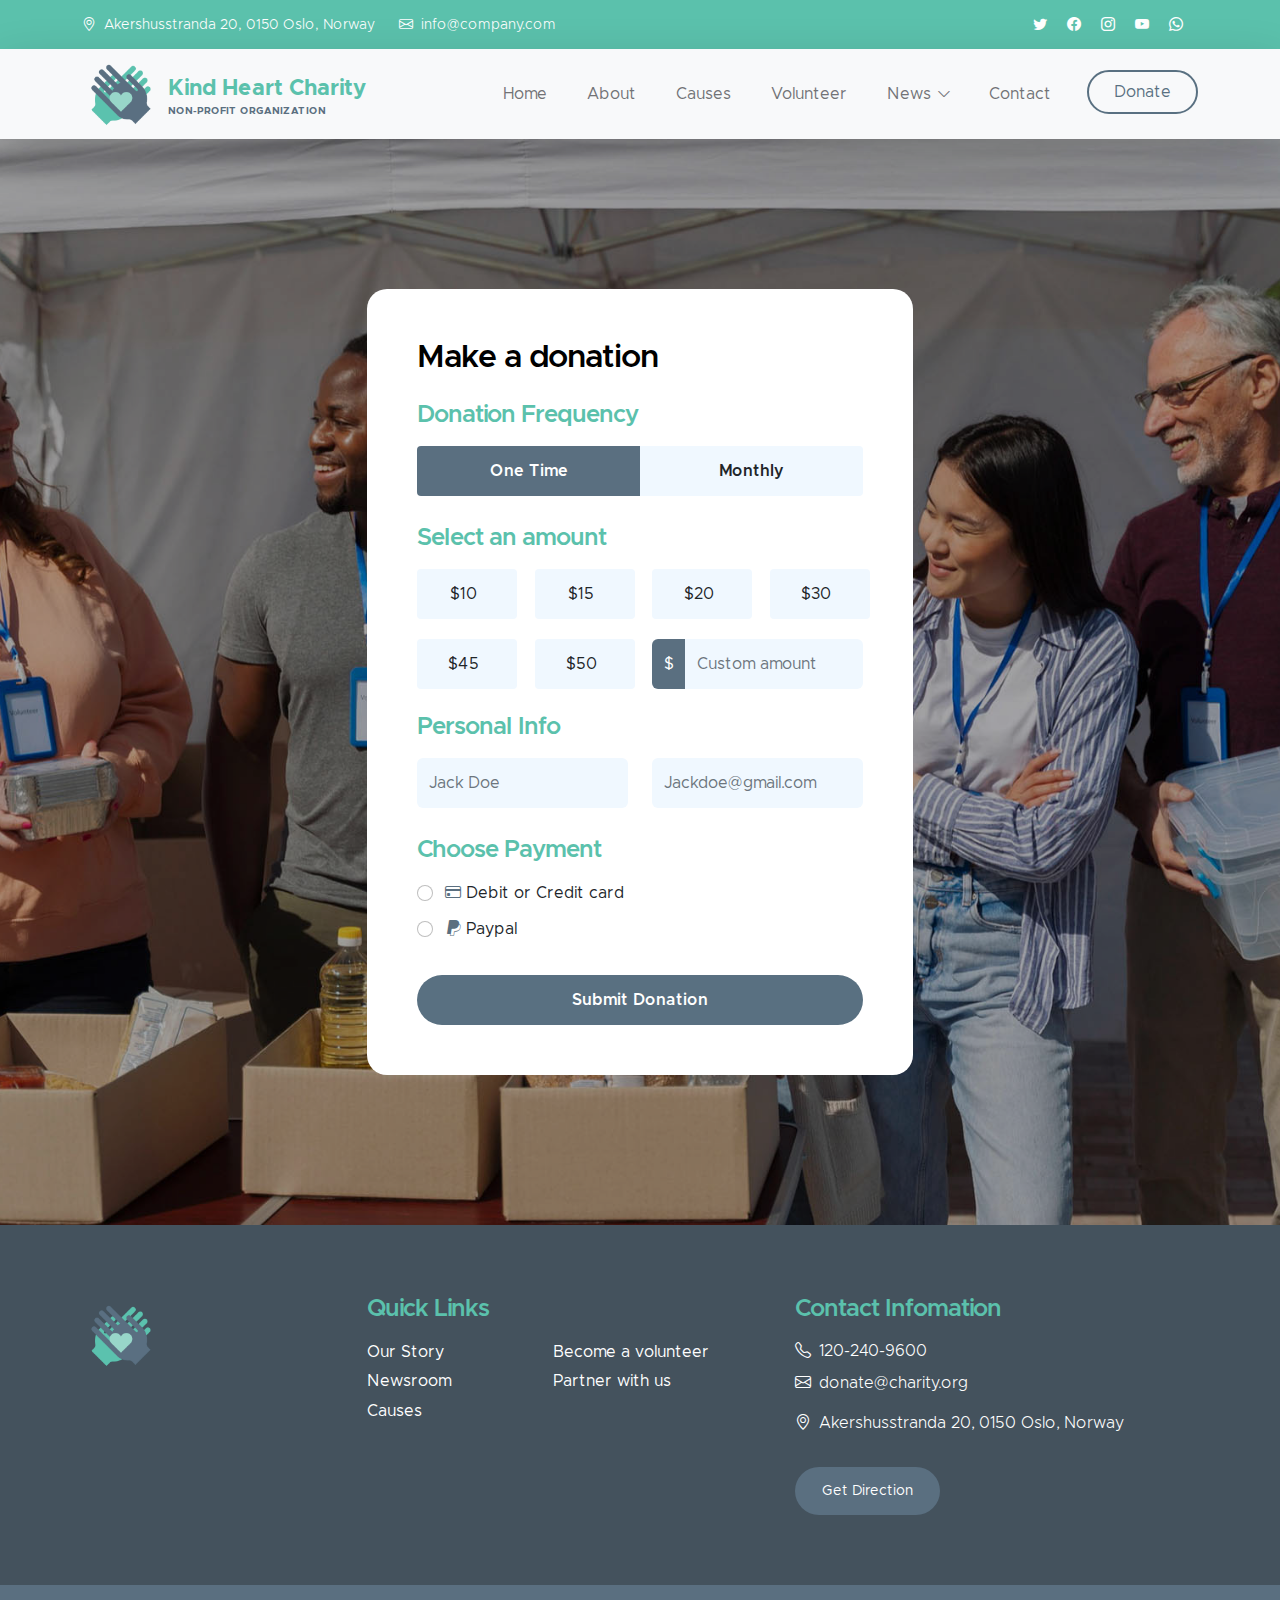
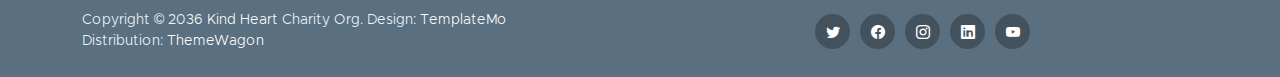
==== donate.html @ 828c5bb2 "first commit" ====
<!doctype html>
<html lang="en">

<head>
    <meta charset="utf-8">
    <meta name="viewport" content="width=device-width, initial-scale=1">

    <meta name="description" content="">
    <meta name="author" content="">

    <title>Kind Heart Charity - Donation</title>

    <!-- CSS FILES -->
    <link href="css/bootstrap.min.css" rel="stylesheet">

    <link href="css/bootstrap-icons.css" rel="stylesheet">

    <link href="css/templatemo-kind-heart-charity.css" rel="stylesheet">
    <!--

TemplateMo 581 Kind Heart Charity

https://templatemo.com/tm-581-kind-heart-charity

-->
</head>

<body>

    <header class="site-header">
        <div class="container">
            <div class="row">

                <div class="col-lg-8 col-12 d-flex flex-wrap">
                    <p class="d-flex me-4 mb-0">
                        <i class="bi-geo-alt me-2"></i>
                        Akershusstranda 20, 0150 Oslo, Norway
                    </p>

                    <p class="d-flex mb-0">
                        <i class="bi-envelope me-2"></i>

                        <a href="mailto:info@company.com">
                            info@company.com
                        </a>
                    </p>
                </div>

                <div class="col-lg-3 col-12 ms-auto d-lg-block d-none">
                    <ul class="social-icon">
                        <li class="social-icon-item">
                            <a href="#" class="social-icon-link bi-twitter"></a>
                        </li>

                        <li class="social-icon-item">
                            <a href="#" class="social-icon-link bi-facebook"></a>
                        </li>

                        <li class="social-icon-item">
                            <a href="#" class="social-icon-link bi-instagram"></a>
                        </li>

                        <li class="social-icon-item">
                            <a href="#" class="social-icon-link bi-youtube"></a>
                        </li>

                        <li class="social-icon-item">
                            <a href="#" class="social-icon-link bi-whatsapp"></a>
                        </li>
                    </ul>
                </div>

            </div>
        </div>
    </header>

    <nav class="navbar navbar-expand-lg bg-light shadow-lg">
        <div class="container">
            <a class="navbar-brand" href="index.html">
                <img src="images/logo.png" class="logo img-fluid" alt="">
                <span>
                    Kind Heart Charity
                    <small>Non-profit Organization</small>
                </span>
            </a>

            <button class="navbar-toggler" type="button" data-bs-toggle="collapse" data-bs-target="#navbarNav"
                aria-controls="navbarNav" aria-expanded="false" aria-label="Toggle navigation">
                <span class="navbar-toggler-icon"></span>
            </button>

            <div class="collapse navbar-collapse" id="navbarNav">
                <ul class="navbar-nav ms-auto">
                    <li class="nav-item">
                        <a class="nav-link click-scroll" href="index.html#section_1">Home</a>
                    </li>

                    <li class="nav-item">
                        <a class="nav-link click-scroll" href="index.html#section_2">About</a>
                    </li>

                    <li class="nav-item">
                        <a class="nav-link click-scroll" href="index.html#section_3">Causes</a>
                    </li>

                    <li class="nav-item">
                        <a class="nav-link click-scroll" href="index.html#section_4">Volunteer</a>
                    </li>

                    <li class="nav-item dropdown">
                        <a class="nav-link click-scroll dropdown-toggle" href="index.html#section_5"
                            id="navbarLightDropdownMenuLink" role="button" data-bs-toggle="dropdown"
                            aria-expanded="false">News</a>

                        <ul class="dropdown-menu dropdown-menu-light" aria-labelledby="navbarLightDropdownMenuLink">
                            <li><a class="dropdown-item" href="news.html">News Listing</a></li>

                            <li><a class="dropdown-item" href="news-detail.html">News Detail</a></li>
                        </ul>
                    </li>

                    <li class="nav-item">
                        <a class="nav-link click-scroll" href="index.html#section_6">Contact</a>
                    </li>

                    <li class="nav-item ms-3">
                        <a class="nav-link custom-btn custom-border-btn btn" href="donate.html">Donate</a>
                    </li>
                </ul>
            </div>
        </div>
    </nav>

    <main>

        <section class="donate-section">
            <div class="section-overlay"></div>
            <div class="container">
                <div class="row">

                    <div class="col-lg-6 col-12 mx-auto">
                        <form class="custom-form donate-form" action="#" method="get" role="form">
                            <h3 class="mb-4">Make a donation</h3>

                            <div class="row">
                                <div class="col-lg-12 col-12">
                                    <h5 class="mb-3">Donation Frequency</h5>
                                </div>

                                <div class="col-lg-6 col-6 form-check-group form-check-group-donation-frequency">
                                    <div class="form-check form-check-radio">
                                        <input class="form-check-input" type="radio" name="DonationFrequency"
                                            id="DonationFrequencyOne" checked>

                                        <label class="form-check-label" for="DonationFrequencyOne">
                                            One Time
                                        </label>
                                    </div>
                                </div>

                                <div class="col-lg-6 col-6 form-check-group form-check-group-donation-frequency">
                                    <div class="form-check form-check-radio">
                                        <input class="form-check-input" type="radio" name="DonationFrequency"
                                            id="DonationFrequencyMonthly">

                                        <label class="form-check-label" for="DonationFrequencyMonthly">
                                            Monthly
                                        </label>
                                    </div>
                                </div>

                                <div class="col-lg-12 col-12">
                                    <h5 class="mt-2 mb-3">Select an amount</h5>
                                </div>

                                <div class="col-lg-3 col-md-6 col-6 form-check-group">
                                    <div class="form-check form-check-radio">
                                        <input class="form-check-input" type="radio" name="flexRadioDefault"
                                            id="flexRadioDefault1">
                                        <label class="form-check-label" for="flexRadioDefault1">
                                            $10
                                        </label>
                                    </div>
                                </div>

                                <div class="col-lg-3 col-md-6 col-6 form-check-group">
                                    <div class="form-check form-check-radio">
                                        <input class="form-check-input" type="radio" name="flexRadioDefault"
                                            id="flexRadioDefault2">
                                        <label class="form-check-label" for="flexRadioDefault2">
                                            $15
                                        </label>
                                    </div>
                                </div>

                                <div class="col-lg-3 col-md-6 col-6 form-check-group">
                                    <div class="form-check form-check-radio">
                                        <input class="form-check-input" type="radio" name="flexRadioDefault"
                                            id="flexRadioDefault3">
                                        <label class="form-check-label" for="flexRadioDefault3">
                                            $20
                                        </label>
                                    </div>
                                </div>

                                <div class="col-lg-3 col-md-6 col-6 form-check-group">
                                    <div class="form-check form-check-radio">
                                        <input class="form-check-input" type="radio" name="flexRadioDefault"
                                            id="flexRadioDefault4">
                                        <label class="form-check-label" for="flexRadioDefault4">
                                            $30
                                        </label>
                                    </div>
                                </div>

                                <div class="col-lg-3 col-md-6 col-6 form-check-group">
                                    <div class="form-check form-check-radio">
                                        <input class="form-check-input" type="radio" name="flexRadioDefault"
                                            id="flexRadioDefault5">
                                        <label class="form-check-label" for="flexRadioDefault5">
                                            $45
                                        </label>
                                    </div>
                                </div>

                                <div class="col-lg-3 col-md-6 col-6 form-check-group">
                                    <div class="form-check form-check-radio">
                                        <input class="form-check-input" type="radio" name="flexRadioDefault"
                                            id="flexRadioDefault6">
                                        <label class="form-check-label" for="flexRadioDefault6">
                                            $50
                                        </label>
                                    </div>
                                </div>

                                <div class="col-lg-6 col-12 form-check-group">
                                    <div class="input-group">
                                        <span class="input-group-text" id="basic-addon1">$</span>

                                        <input type="text" class="form-control" placeholder="Custom amount"
                                            aria-label="Username" aria-describedby="basic-addon1">
                                    </div>
                                </div>

                                <div class="col-lg-12 col-12">
                                    <h5 class="mt-1">Personal Info</h5>
                                </div>

                                <div class="col-lg-6 col-12 mt-2">
                                    <input type="text" name="donation-name" id="donation-name" class="form-control"
                                        placeholder="Jack Doe" required>
                                </div>

                                <div class="col-lg-6 col-12 mt-2">
                                    <input type="email" name="donation-email" id="donation-email"
                                        pattern="[^ @]*@[^ @]*" class="form-control" placeholder="Jackdoe@gmail.com"
                                        required>
                                </div>

                                <div class="col-lg-12 col-12">
                                    <h5 class="mt-4 pt-1">Choose Payment</h5>
                                </div>

                                <div class="col-lg-12 col-12 mt-2">
                                    <div class="form-check">
                                        <input class="form-check-input" type="radio" name="DonationPayment"
                                            id="flexRadioDefault9">
                                        <label class="form-check-label" for="flexRadioDefault9">
                                            <i class="bi-credit-card custom-icon ms-1"></i>
                                            Debit or Credit card
                                        </label>
                                    </div>

                                    <div class="form-check">
                                        <input class="form-check-input" type="radio" name="DonationPayment"
                                            id="flexRadioDefault10">
                                        <label class="form-check-label" for="flexRadioDefault10">
                                            <i class="bi-paypal custom-icon ms-1"></i>
                                            Paypal
                                        </label>
                                    </div>

                                    <button type="submit" class="form-control mt-4">Submit Donation</button>
                                </div>
                            </div>
                        </form>
                    </div>

                </div>
            </div>
        </section>
    </main>

    <footer class="site-footer">
        <div class="container">
            <div class="row">
                <div class="col-lg-3 col-12 mb-4">
                    <img src="images/logo.png" class="logo img-fluid" alt="">
                </div>

                <div class="col-lg-4 col-md-6 col-12 mb-4">
                    <h5 class="site-footer-title mb-3">Quick Links</h5>

                    <ul class="footer-menu">
                        <li class="footer-menu-item"><a href="#" class="footer-menu-link">Our Story</a></li>

                        <li class="footer-menu-item"><a href="#" class="footer-menu-link">Newsroom</a></li>

                        <li class="footer-menu-item"><a href="#" class="footer-menu-link">Causes</a></li>

                        <li class="footer-menu-item"><a href="#" class="footer-menu-link">Become a volunteer</a></li>

                        <li class="footer-menu-item"><a href="#" class="footer-menu-link">Partner with us</a></li>
                    </ul>
                </div>

                <div class="col-lg-4 col-md-6 col-12 mx-auto">
                    <h5 class="site-footer-title mb-3">Contact Infomation</h5>

                    <p class="text-white d-flex mb-2">
                        <i class="bi-telephone me-2"></i>

                        <a href="tel: 305-240-9671" class="site-footer-link">
                            120-240-9600
                        </a>
                    </p>

                    <p class="text-white d-flex">
                        <i class="bi-envelope me-2"></i>

                        <a href="mailto:donate@charity.org" class="site-footer-link">
                            donate@charity.org
                        </a>
                    </p>

                    <p class="text-white d-flex mt-3">
                        <i class="bi-geo-alt me-2"></i>
                        Akershusstranda 20, 0150 Oslo, Norway
                    </p>

                    <a href="#" class="custom-btn btn mt-3">Get Direction</a>
                </div>
            </div>
        </div>

        <div class="site-footer-bottom">
            <div class="container">
                <div class="row">

                    <div class="col-lg-6 col-md-7 col-12">
                        <p class="copyright-text mb-0">Copyright © 2036 <a href="#">Kind Heart</a> Charity Org.
                            Design: <a href="https://templatemo.com" target="_blank">TemplateMo</a><br>Distribution:
                            <a href="https://themewagon.com">ThemeWagon</a>
                        </p>
                    </div>

                    <div class="col-lg-6 col-md-5 col-12 d-flex justify-content-center align-items-center mx-auto">
                        <ul class="social-icon">
                            <li class="social-icon-item">
                                <a href="#" class="social-icon-link bi-twitter"></a>
                            </li>

                            <li class="social-icon-item">
                                <a href="#" class="social-icon-link bi-facebook"></a>
                            </li>

                            <li class="social-icon-item">
                                <a href="#" class="social-icon-link bi-instagram"></a>
                            </li>

                            <li class="social-icon-item">
                                <a href="#" class="social-icon-link bi-linkedin"></a>
                            </li>

                            <li class="social-icon-item">
                                <a href="https://youtube.com/templatemo" class="social-icon-link bi-youtube"></a>
                            </li>
                        </ul>
                    </div>

                </div>
            </div>
        </div>
    </footer>

    <!-- JAVASCRIPT FILES -->
    <script src="js/jquery.min.js"></script>
    <script src="js/bootstrap.min.js"></script>
    <script src="js/jquery.sticky.js"></script>
    <script src="js/counter.js"></script>
    <script src="js/custom.js"></script>

</body>

</html>
---- css/templatemo-kind-heart-charity.css ----
/*

TemplateMo 581 Kind Heart Charity

https://templatemo.com/tm-581-kind-heart-charity

*/



@font-face {
    font-family: 'Metropolis';
    src: url('../fonts/Metropolis/Metropolis-Regular.woff2') format('woff2'),
        url('../fonts/Metropolis/Metropolis-Regular.woff') format('woff');
    font-weight: normal;
    font-style: normal;
    font-display: swap;
}

@font-face {
    font-family: 'Metropolis';
    src: url('../fonts/Metropolis/Metropolis-Light.woff2') format('woff2'),
        url('../fonts/Metropolis/Metropolis-Light.woff') format('woff');
    font-weight: 300;
    font-style: normal;
    font-display: swap;
}

@font-face {
    font-family: 'Metropolis';
    src: url('../fonts/Metropolis/Metropolis-SemiBold.woff2') format('woff2'),
        url('../fonts/Metropolis/Metropolis-SemiBold.woff') format('woff');
    font-weight: 600;
    font-style: normal;
    font-display: swap;
}

@font-face {
    font-family: 'Metropolis';
    src: url('../fonts/Metropolis/Metropolis-Bold.woff2') format('woff2'),
        url('../fonts/Metropolis/Metropolis-Bold.woff') format('woff');
    font-weight: bold;
    font-style: normal;
    font-display: swap;
}

/*---------------------------------------
  CUSTOM PROPERTIES ( VARIABLES )             
-----------------------------------------*/
:root {
  --white-color:                  #ffffff;
  --primary-color:                #5bc1ac;
  --secondary-color:              #5a6f80;
  --section-bg-color:             #f0f8ff;
  --site-footer-bg-color:         #44525d;
  --custom-btn-bg-color:          #597081;
  --custom-btn-bg-hover-color:    #5bc1ac;
  --dark-color:                   #000000;
  --p-color:                      #717275;
  --border-color:                 #e9eaeb;

  --body-font-family:             'Metropolis', sans-serif;

  --h1-font-size:                 52px;
  --h2-font-size:                 46px;
  --h3-font-size:                 32px;
  --h4-font-size:                 28px;
  --h5-font-size:                 24px;
  --h6-font-size:                 22px;
  --p-font-size:                  16px;
  --btn-font-size:                18px;
  --copyright-font-size:          14px;

  --border-radius-large:          100px;
  --border-radius-medium:         20px;
  --border-radius-small:          10px;

  --font-weight-light:            300;
  --font-weight-normal:           400;
  --font-weight-semibold:         600;
  --font-weight-bold:             700;
}

body {
  background-color: var(--white-color);
  font-family: var(--body-font-family); 
}


/*---------------------------------------
  TYPOGRAPHY               
-----------------------------------------*/

h2,
h3,
h4,
h5,
h6 {
  color: var(--dark-color);
}

h1,
h2,
h3,
h4,
h5,
h6 {
  font-weight: var(--font-weight-semibold);
  letter-spacing: -1px;
}

h1 {
  font-size: var(--h1-font-size);
  font-weight: var(--font-weight-bold);
  letter-spacing: -2px;
}

h2 {
  color: var(--secondary-color);
  font-size: var(--h2-font-size);
  letter-spacing: -2px;
}

h3 {
  font-size: var(--h3-font-size);
}

h4 {
  font-size: var(--h4-font-size);
}

h5 {
  color: var(--primary-color);
  font-size: var(--h5-font-size);
}

h6 {
  font-size: var(--h6-font-size);
}

p {
  color: var(--p-color);
  font-size: var(--p-font-size);
  font-weight: var(--font-weight-light);
}

ul li {
  color: var(--p-color);
  font-size: var(--p-font-size);
  font-weight: var(--font-weight-normal);
}

a, 
button {
  touch-action: manipulation;
  transition: all 0.3s;
}

a {
  color: var(--p-color);
  text-decoration: none;
}

a:hover {
  color: var(--primary-color);
}

b,
strong {
  font-weight: var(--font-weight-bold);
}


/*---------------------------------------
  SECTION               
-----------------------------------------*/
.section-padding {
  padding-top: 100px;
  padding-bottom: 100px;
}

.section-bg {
  background-color: var(--section-bg-color);
}

.section-overlay {
  background: rgba(0, 0, 0, 0.35);
  position: absolute;
  top: 0;
  left: 0;
  pointer-events: none;
  width: 100%;
  height: 100%;
}

.section-overlay + .container {
  position: relative;
}


/*---------------------------------------
  CUSTOM BLOCK               
-----------------------------------------*/
.custom-block-wrap {
  background: var(--white-color);
  border-radius: var(--border-radius-medium);
  position: relative;
  overflow: hidden;
  transition: all 0.5s;
}

.custom-block-wrap:hover {
  box-shadow: 0 1rem 3rem rgba(0,0,0,.175);
}

.custom-block-body {
  padding: 30px;
}

.custom-block-image {
  display: block;
  width: 100%;
  height: 100%;
  object-fit: cover;
}

.custom-block .custom-btn {
  border-radius: 0;
  display: block;
}


/*---------------------------------------
  PROGRESS BAR               
-----------------------------------------*/
.progress {
  background: var(--border-color);
  height: 5px;
}

.progress-bar {
  background: var(--secondary-color);
}


/*---------------------------------------
  CUSTOM ICON COLOR               
-----------------------------------------*/
.custom-icon {
  color: var(--secondary-color);
}


/*---------------------------------------
  CUSTOM LIST               
-----------------------------------------*/
.custom-list {
  margin-bottom: 0;
  padding-left: 0;
}

.custom-list-item {
  list-style: none;
  margin-top: 10px;
  margin-bottom: 10px;
}


/*---------------------------------------
  CUSTOM TEXT BOX               
-----------------------------------------*/
.custom-text-box {
  background: var(--white-color);
  border-radius: var(--border-radius-medium);
  margin-bottom: 24px;
  padding: 40px;
}

.custom-text-box-image {
  border-radius: var(--border-radius-medium);
  width: 100%;
  height: 100%;
  object-fit: cover;
}

.custom-text-box-icon {
  background: var(--section-bg-color);
  border-radius: var(--border-radius-large);
  color: var(--secondary-color);
  font-size: var(--h6-font-size);
  text-align: center;
  display: inline-block;
  vertical-align: middle;
  width: 25px;
  height: 25px;
  line-height: 30px;
}


/*---------------------------------------
  AVATAR IMAGE - TESTIMONIAL, AUTHOR               
-----------------------------------------*/
.avatar-image {
  border-radius: var(--border-radius-large);
  width: 65px;
  height: 65px;
  object-fit: cover;
}


/*---------------------------------------
  CUSTOM BUTTON               
-----------------------------------------*/
.custom-btn {
  background: var(--secondary-color);
  border: 2px solid transparent;
  border-radius: var(--border-radius-large);
  color: var(--white-color);
  font-size: var(--btn-font-size);
  font-weight: var(--font-weight-normal);
  line-height: normal;
  padding: 15px 25px;
}

.navbar-expand-lg .navbar-nav .nav-link.custom-btn {
  color: var(--custom-btn-bg-color);
  margin-top: 8px;
  padding: 12px 25px;
}

.custom-btn:hover {
  background: var(--primary-color);
  color: var(--white-color);
}

.custom-border-btn {
  background: transparent;
  border: 2px solid var(--custom-btn-bg-color);
  color: var(--primary-color);
}

.navbar-expand-lg .navbar-nav .nav-link.custom-btn:hover,
.custom-border-btn:hover {
  background: var(--custom-btn-bg-hover-color);
  border-color: transparent;
  color: var(--white-color);
}


/*---------------------------------------
  NAVIGATION              
-----------------------------------------*/
.navbar {
  background: var(--white-color);
  z-index: 9;
  padding-top: 0;
  padding-bottom: 0;
}

.navbar-brand {
  color: var(--primary-color);
  font-size: var(--h6-font-size);
  font-weight: var(--font-weight-bold);
}

.navbar-brand span {
  display: inline-block;
  vertical-align: middle;
}

.navbar-brand small {
  color: var(--secondary-color);
  display: block;
  font-size: 10px;
  line-height: normal;
  text-transform: uppercase;
}

.logo {
  width: 80px;
  height: auto;
}

.navbar-expand-lg .navbar-nav .nav-link {
  margin-right: 0;
  margin-left: 0;
  padding: 20px;
}

.navbar-nav .nav-link {
  display: inline-block;
  color: var(--p-color);
  font-size: var(--p-font-size);
  font-weight: var(--font-weight-medium);
  position: relative;
  padding-top: 15px;
  padding-bottom: 15px;
}

.navbar-nav .nav-link.active, 
.navbar-nav .nav-link:hover {
  background: transparent;
  color: var(--primary-color);
}

.dropdown-menu {
  background: var(--white-color);
  box-shadow: 0 1rem 3rem rgba(0,0,0,.175);
  border: 0;
  max-width: 50px;
  padding: 0;
  margin-top: 20px;
}

.dropdown-item {
  display: inline-block;
  color: var(--p-bg-color);
  font-size: var(--menu-font-size);
  font-weight: var(--font-weight-medium);
  position: relative;
  padding-top: 10px;
  padding-bottom: 10px;
}

.dropdown-menu li:last-child .dropdown-item {
  padding-top: 0;
}

.dropdown-item.active, 
.dropdown-item:active,
.dropdown-item:focus, 
.dropdown-item:hover {
  background: transparent;
  color: var(--primary-color);
}

.dropdown-toggle::after {
  content: "\f282";
  display: inline-block;
  font-family: bootstrap-icons !important;
  font-size: var(--copyright-font-size);
  font-style: normal;
  font-weight: normal !important;
  font-variant: normal;
  text-transform: none;
  line-height: 1;
  vertical-align: -.125em;
  -webkit-font-smoothing: antialiased;
  -moz-osx-font-smoothing: grayscale;
  position: relative;
  left: 2px;
  border: 0;
}

@media screen and (min-width: 992px) {
  .dropdown:hover .dropdown-menu {
    display: block;
    margin-top: 0;
  }
}

.navbar-toggler {
  border: 0;
  padding: 0;
  cursor: pointer;
  margin: 0;
  width: 30px;
  height: 35px;
  outline: none;
}

.navbar-toggler:focus {
  outline: none;
  box-shadow: none;
}

.navbar-toggler[aria-expanded="true"] .navbar-toggler-icon {
  background: transparent;
}

.navbar-toggler[aria-expanded="true"] .navbar-toggler-icon:before,
.navbar-toggler[aria-expanded="true"] .navbar-toggler-icon:after {
  transition: top 300ms 50ms ease, -webkit-transform 300ms 350ms ease;
  transition: top 300ms 50ms ease, transform 300ms 350ms ease;
  transition: top 300ms 50ms ease, transform 300ms 350ms ease, -webkit-transform 300ms 350ms ease;
  top: 0;
}

.navbar-toggler[aria-expanded="true"] .navbar-toggler-icon:before {
  transform: rotate(45deg);
}

.navbar-toggler[aria-expanded="true"] .navbar-toggler-icon:after {
  transform: rotate(-45deg);
}

.navbar-toggler .navbar-toggler-icon {
  background: var(--dark-color);
  transition: background 10ms 300ms ease;
  display: block;
  width: 30px;
  height: 2px;
  position: relative;
}

.navbar-toggler .navbar-toggler-icon:before,
.navbar-toggler .navbar-toggler-icon:after {
  transition: top 300ms 350ms ease, -webkit-transform 300ms 50ms ease;
  transition: top 300ms 350ms ease, transform 300ms 50ms ease;
  transition: top 300ms 350ms ease, transform 300ms 50ms ease, -webkit-transform 300ms 50ms ease;
  position: absolute;
  right: 0;
  left: 0;
  background: var(--dark-color);
  width: 30px;
  height: 2px;
  content: '';
}

.navbar-toggler .navbar-toggler-icon::before {
  top: -8px;
}

.navbar-toggler .navbar-toggler-icon::after {
  top: 8px;
}


/*---------------------------------------
  SITE HEADER              
-----------------------------------------*/
.site-header {
  background: var(--primary-color);
  padding-top: 15px;
  padding-bottom: 10px;
}

.site-header p,
.site-header p a,
.site-header .social-icon-link {
  color: var(--white-color);
  font-size: var(--copyright-font-size);
}

.site-header .social-icon {
  text-align: right;
}

.site-header .social-icon-link {
  background: transparent;
  width: inherit;
  height: inherit;
  line-height: inherit;
  margin-right: 15px;
}


/*---------------------------------------
  HERO & HERO SLIDE         
-----------------------------------------*/
.hero-section-full-height {
  height: 680px;
  min-height: 680px;
  position: relative;
}

.carousel:hover .carousel-control-next-icon, 
.carousel:hover .carousel-control-prev-icon {
  opacity: 1;
}

#hero-slide .carousel-item {
  height: 680px;
  min-height: 680px;
}

#hero-slide .carousel-caption {
  background: var(--white-color);
  clip-path: polygon(100% 100%, 100% 150px, 0 100%);
  color: var(--secondary-color);
  top: 1px;
  bottom: -1px;
  right: 0;
  left: auto;
  text-align: right;
  min-width: 680px;
  min-height: 680px;
  padding: 100px 100px 50px 100px;
}

.carousel-image {
  display: block;
  width: 100%;
  min-height: 1000px;
}

#hero-slide .carousel-indicators-wrap {
  position: absolute;
  bottom: 0;
  right: 0;
  left: 0;
}

#hero-slide .carousel-indicators {
  margin-right: 0;
  margin-left: 22px;
  justify-content: inherit;
}

.carousel-control-next, 
.carousel-control-prev {
  opacity: 1;
}

.carousel-control-next-icon, 
.carousel-control-prev-icon {
  background-color: var(--secondary-color);
  border-radius: var(--border-radius-large);
  background-size: 60% 60%;
  width: 80px;
  height: 80px;
  opacity: 0;
  transition: all 0.5s;
}

.carousel-control-next-icon:hover, 
.carousel-control-prev-icon:hover {
  background-color: var(--primary-color);
}


/*---------------------------------------
  FEATURE BLOCK              
-----------------------------------------*/
.featured-block {
  text-align: center;
  transition: all 0.5s ease;
  min-height: 256px;
  padding: 15px;
}

.featured-block:hover {
  background: var(--white-color);
  border-radius: var(--border-radius-medium);
  box-shadow: 0 1rem 3rem rgba(0,0,0,.175);
}

.featured-block:hover .featured-block-image {
  transform: scale(0.75);
}

.featured-block-image {
  display: block;
  margin: auto;
  transition: all 0.5s;
}

.featured-block:hover .featured-block-text {
  margin-top: 0;
}

.featured-block-text {
  color: var(--primary-color);
  font-size: var(--h5-font-size);
  margin-top: 20px;
  transition: all 0.5s;
}


/*---------------------------------------
  ABOUT              
-----------------------------------------*/
.about-section {
  background-repeat: no-repeat;
  background-position: center;
  background-size: cover;
}

.about-image {
  border-radius: var(--border-radius-medium);
  display: block;
  width: 350px;
  height: 400px;
  object-fit: cover;
}

.custom-text-block {
  padding: 60px 40px;
}


/*---------------------------------------
  COUNTER NUMBERS              
-----------------------------------------*/
.counter-thumb {
  margin: 20px;
  margin-bottom: 0;
}

.counter-number,
.counter-text {
  color: var(--secondary-color);
  display: block;
}

.counter-number,
.counter-number-text {
  color: var(--primary-color);
  font-size: var(--h1-font-size);
  font-weight: var(--font-weight-bold);
  line-height: normal;
}


/*---------------------------------------
  VOLUNTEER              
-----------------------------------------*/
.volunteer-section {
  background: var(--secondary-color);
  position: relative;
  overflow: hidden;
}

.volunteer-section::after {
  content: "";
  background: var(--primary-color);
  border-radius: 50%;
  position: absolute;
  bottom: -110px;
  right: -80px;
  width: 350px;
  height: 350px;
}

.volunteer-form {
  background: var(--white-color);
  border-radius: var(--border-radius-medium);
  padding: 50px;
}

.volunteer-image {
  border-radius: 100%;
  display: block;
  margin: auto;
  width: 300px;
  height: 300px;
  object-fit: cover;
}

.volunteer-section .custom-block-body {
  max-width: 440px;
  margin: 0 auto;
}

.volunteer-section .custom-block-body p {
  line-height: 1.7;
}


/*---------------------------------------
  DONATE              
-----------------------------------------*/
.donate-section {
  background-image: url('../images/different-people-doing-volunteer-work.jpg');
  background-repeat: no-repeat;
  background-position: center;
  background-size: cover;
  position: relative;
  padding-top: 150px;
  padding-bottom: 150px;
}

.donate-form {
  background: var(--white-color);
  border-radius: var(--border-radius-medium);
  position: relative;
  overflow: hidden;
  padding: 50px;
}


/*---------------------------------------
  NEWS         
-----------------------------------------*/
.news-detail-header-section {
  background-image: url('../images/news/close-up-volunteer-oganizing-stuff-donation.jpg');
  background-repeat: no-repeat;
  background-position: center;
  background-size: cover;
  position: relative;
  padding-top: 150px;
  padding-bottom: 150px;
}

.news-block-top {
  border-radius: var(--border-radius-medium);
  position: relative;
  overflow: hidden;
}

.news-block-two-col-image-wrap {
  border-radius: var(--border-radius-small);
  position: relative;
  overflow: hidden;
  width: 150px;
  margin-right: 20px;
}

.news-category-block {
  background: var(--secondary-color);
  position: absolute;
  bottom: 0;
  right: 0;
  left: 0;
  padding: 10px 20px;
}

.news-category-block .category-block-link {
  color: var(--white-color);
  margin-right: 10px;
}

.news-block-info {
  padding-top: 10px;
  padding-bottom: 10px;
}

.news-block-title-link {
  color: var(--dark-color);
}

.news-detail-image {
  display: block;
  border-radius: var(--border-radius-medium);
}

blockquote {
  background: var(--section-bg-color);
  border-radius: var(--border-radius-small);
  font-size: var(--h5-font-size);
  font-weight: var(--font-weight-semibold);
  color: var(--site-footer-bg-color);
  margin-top: 30px;
  margin-bottom: 30px;
  padding: 90px 50px 50px 50px;
  text-align: center;
}

blockquote::before {
  content: "“";
  color: var(--custom-btn-bg-color);
  font-size: 100px;
  line-height: 1rem;
  display: block;
}

.author-comment-link {
  font-size: var(--copyright-font-size);
  font-weight: var(--font-weight-semibold);
}

.search-form {
  margin-top: 20px;
}

.category-block,
.subscribe-form {
  margin-top: 40px;
  margin-bottom: 40px;
}

.category-block-link {
  font-size: var(--copyright-font-size);
  margin-top: 5px;
  margin-bottom: 5px;
}

.category-block-link:hover {
  color: var(--primary-color);
}

.badge {
  background: var(--secondary-color);
  border-radius: var(--border-radius-medium);
  font-weight: var(--font-weight-normal);
  line-height: normal;
  padding-bottom: 2px;
}

.tags-block-link {
  border: 1px solid var(--border-color);
  border-radius: var(--border-radius-medium);
  display: inline-block;
  font-size: var(--copyright-font-size);
  line-height: normal;
  margin-right: 10px;
  margin-top: 5px;
  margin-bottom: 5px;
  padding: 8px 15px;
}

.tags-block-link:hover {
  border-color: var(--dark-color);
  color: var(--dark-color);
}

.cta-section {
  position: relative;
  overflow: hidden;
}

.cta-section::before {
  content: "";
  background-color: var(--primary-color);
  border-radius: 50%;
  position: absolute;
  top: -100px;
  left: -30px;
  margin: auto;
  width: 200px;
  height: 200px;
}

.cta-section::after {
  content: "";
  border: 20px solid var(--custom-btn-bg-color);
  border-radius: 50%;
  position: absolute;
  bottom: -100px;
  right: 0;
  left: 0;
  margin: auto;
  width: 150px;
  height: 150px;
}


/*---------------------------------------
  TESTIMONIAL CAROUSEL              
-----------------------------------------*/
.testimonial-section {
  position: relative;
  overflow: hidden;
  text-align: center;
}

.testimonial-section::before {
  content: "";
  background-color: var(--primary-color);
  border-radius: 50%;
  position: absolute;
  top: -100px;
  left: -30px;
  margin: auto;
  width: 250px;
  height: 250px;
}

.testimonial-section::after {
  content: "";
  background: var(--custom-btn-bg-color);
  border-radius: 50%;
  position: absolute;
  bottom: -110px;
  right: -80px;
  width: 350px;
  height: 350px;
}

#testimonial-carousel .carousel-caption {
  position: relative;
  right: 0;
  bottom: 0;
  left: 0;
}

#testimonial-carousel .carousel-title {
  background: var(--section-bg-color);
  line-height: normal;
  margin-bottom: 30px;
}

#testimonial-carousel .carousel-title::before {
  content: open-quote;
  color: var(--p-color);
  font-size: var(--h1-font-size);
  position: relative;
  top: 10px;
  right: 10px;
}

#testimonial-carousel .carousel-title::after {
  content: close-quote;
  color: var(--p-color);
  font-size: var(--h1-font-size);
  position: relative;
  top: 10px;
  left: 10px;
}

#testimonial-carousel .carousel-title {
  quotes: "“" "”" "‘" "’";
}

#testimonial-carousel .carousel-name {
  background: var(--primary-color);
  border-radius: var(--border-radius-medium);
  position: relative;
  overflow: hidden;
  padding: 10px 20px;
}

#testimonial-carousel .carousel-name::before {
  content: "";
  position: absolute;
  top: -10px;
  right: 0;
  left: 0;
  width: 0;
  height: 0;
  margin: auto;
  border-left: 10px solid transparent;
  border-right: 10px solid transparent;
  border-bottom: 10px solid var(--primary-color);
}

.carousel-name-title {
  font-weight: var(--font-weight-semibold);
}

#testimonial-carousel .carousel-indicators {
  position: relative;
  top: 150px;
  bottom: auto;
  margin-top: 50px;
  margin-bottom: 150px;
}

#testimonial-carousel .carousel-indicators li {
  text-indent: inherit;
  background: transparent;
  margin: 0 10px; 
}

#testimonial-carousel .carousel-indicators li,
#testimonial-carousel .carousel-indicators li::before {
  width: 45px;
  height: 45px; 
}

#testimonial-carousel .carousel-indicators .avatar-image {
  width: 45px;
  height: 45px; 
}

#testimonial-carousel .carousel-indicators .active,
#testimonial-carousel .carousel-indicators .active .avatar-image {
  background: transparent;
  width: 50px; 
  height: 50px;
}


/*---------------------------------------
  CONTACT               
-----------------------------------------*/
.contact-section {
  background: var(--white-color);
}

.contact-form {
  background: var(--section-bg-color);
  border-radius: var(--border-radius-small);
  padding: 40px;
}

.contact-info-wrap {
  padding-top: 40px;
}

.contact-image-wrap {
  border-bottom: 1px solid rgba(0, 0, 0, 0.05);
  margin-top: 20px;
  margin-bottom: 30px;
  padding-bottom: 30px;
  width: 100%;
}


/*---------------------------------------
  CUSTOM FORM               
-----------------------------------------*/
.custom-form .form-control,
.input-group-file {
  background-color: var(--section-bg-color);
  box-shadow: none;
  border: 0;
  color: var(--p-color);
  margin-bottom: 24px;
  padding-top: 13px;
  padding-bottom: 13px;
  outline: none;
}

.custom-form .form-control:hover,
.custom-form .form-control:focus {
  border-color: var(--secondary-color);
}

.custom-form label {
  margin-bottom: 10px;
}

.custom-form .form-check-group {
  margin-bottom: 20px;
}

.donate-form .form-check-group-donation-frequency {
  padding-right: 0;
}

.form-check-group-donation-frequency + .form-check-group-donation-frequency {
  padding-right: 12px;
  padding-left: 0;
}

.form-check-group-donation-frequency .form-check-label {
  font-weight: var(--font-weight-semibold);
}

#DonationFrequencyOne {
  border-top-right-radius: 0;
  border-bottom-right-radius: 0;
}

#DonationFrequencyMonthly {
  border-top-left-radius: 0;
  border-bottom-left-radius: 0;
}

.custom-form .form-check-radio {
  position: relative;
  height: 100%;
  padding-left: 0;
}

.custom-form .input-group-text {
  background: var(--secondary-color);
  border: 0;
  color: var(--white-color);
}

.custom-form .form-check-radio .form-check-label {
  position: absolute;
  top: 50%;
  left: 50%;
  transform: translate(-50%, -50%);
  text-align: center;
}

.form-check-radio .form-check-input[type=radio] {
  background-color: var(--section-bg-color);
  border-radius: .25rem;
  border: 0;
  box-shadow: none;
  outline: none;
  width: 100%;
  margin-top: 0;
  margin-left: 0;
  padding: 25px 50px;
  transition: all 0.5s;
}

.form-check-radio .form-check-input:checked[type=radio] {
  background-image: none;
}

.form-check-radio .form-check-input:checked[type=radio] + .form-check-label,
.form-check-radio .form-check-input:hover + .form-check-label,
.form-check-radio .form-check-input:checked + .form-check-label {
  color: var(--white-color);
}

.form-check-radio .form-check-input:hover,
.form-check-radio .form-check-input:checked {
  background-color: var(--secondary-color);
  border-color: var(--white-color);
}

.input-group-file {
  border-radius: .25rem;
  padding: 13px .75rem;
}

.input-group-file input[type=file] {
  width: 0.1px;
  height: 0.1px;
  opacity: 0;
  overflow: hidden;
  position: absolute;
  z-index: -1;
  padding: 0;
}

.input-group-file .input-group-text {
  background: transparent;
  color: inherit;
  margin-bottom: 0;
  padding: 0;
}

.custom-form button[type="submit"] {
  background: var(--custom-btn-bg-color);
  border: none;
  border-radius: var(--border-radius-large);
  color: var(--white-color);
  font-size: var(--p-font-size);
  font-weight: var(--font-weight-semibold);
  transition: all 0.3s;
  margin-bottom: 0;
}

.custom-form button[type="submit"]:hover,
.custom-form button[type="submit"]:focus {
  background: var(--custom-btn-bg-hover-color);
  border-color: transparent;
}


/*---------------------------------------
  CONTACT SEARCH & DONATE & SUBCRIBE FORM              
-----------------------------------------*/
.contact-form .form-control {
  background: var(--white-color);
}

.search-form {
  position: relative;
}

.search-form .form-control {
  padding-right: 50px;
}

.search-form button[type="submit"] {
  background: transparent;
  position: absolute;
  top: 0;
  right: 0;
  color: var(--p-color);
  width: 50px;
  padding: 12px;
}

.search-form button[type="submit"]:hover {
  background: transparent;
  color: var(--dark-color);
}

.subscribe-form {
  background: var(--section-bg-color);
  border-radius: var(--border-radius-small);
  padding: 30px;
}

.subscribe-form .form-control {
  background: var(--white-color);
}

.donate-form .form-control {
  margin-bottom: 0;
}


/*---------------------------------------
  SITE FOOTER              
-----------------------------------------*/
.site-footer {
  background-color: var(--site-footer-bg-color);
  padding-top: 70px;
}

.site-footer-bottom {
  background-color: var(--secondary-color);
  position: relative;
  z-index: 2;
  margin-top: 70px;
  padding-top: 25px;
  padding-bottom: 25px;
}

.site-footer-bottom a {
	color: var(--white-color);
}

.site-footer-bottom a:hover {
	color: #FF6;
}

.site-footer-link {
  color: var(--white-color);
}

.copyright-text {
  color: var(--section-bg-color);
  font-size: var(--copyright-font-size);
  margin-right: 30px;
}

.site-footer .custom-btn {
  font-size: var(--copyright-font-size);
}

.site-footer .custom-btn:hover {
  background: var(--primary-color);
}


/*---------------------------------------
  FOOTER MENU               
-----------------------------------------*/
.footer-menu {
  column-count: 2;
  margin: 0;
  padding: 0;
}

.footer-menu-item {
  list-style: none;
  display: block;
}

.footer-menu-link {
  font-size: var(--p-font-size);
  color: var(--white-color);
  display: inline-block;
  vertical-align: middle;
  margin-right: 10px;
  margin-bottom: 5px;
}


/*---------------------------------------
  SOCIAL ICON               
-----------------------------------------*/
.social-icon {
  margin: 0;
  padding: 0;
}

.social-icon-item {
  list-style: none;
  display: inline-block;
  vertical-align: top;
}

.social-icon-link {
  background: var(--site-footer-bg-color);
  border-radius: var(--border-radius-large);
  color: var(--white-color);
  font-size: var(--copyright-font-size);
  display: block;
  margin-right: 5px;
  text-align: center;
  width: 35px;
  height: 35px;
  line-height: 38px;
}

.social-icon-link:hover {
  background: var(--primary-color);
  color: var(--white-color);
}


/*---------------------------------------
  RESPONSIVE STYLES               
-----------------------------------------*/
@media screen and (min-width: 1600px) {
  .featured-block {
    min-height: inherit;
  }

  .volunteer-section::after {
    width: 450px;
    height: 450px;
  }
  
  .volunteer-image {
    width: 350px;
    height: 350px;
  }
}

@media screen and (max-width: 1170px) {
  #hero-slide .carousel-image {
    height: 100%;
    object-fit: cover;
  }
}

@media screen and (max-width: 991px) {
  h1 {
    font-size: 42px;
  }

  h2 {
    font-size: 36px;
  }

  h3 {
    font-size: 32px;
  }

  h4 {
    font-size: 28px;
  }

  h5 {
    font-size: 20px;
  }

  h6 {
    font-size: 18px;
  }

  .section-padding {
    padding-top: 50px;
    padding-bottom: 50px;
  }

  .hero-form {
    padding-bottom: 40px;
  }

  .donate-form {
    padding: 35px;
  }

  .navbar {
    padding-top: 6px;
    padding-bottom: 6px;
  }

  .navbar-expand-lg .navbar-nav {
    padding-bottom: 30px;
  }

  .navbar-expand-lg .navbar-nav .nav-link {
    padding: 8px 20px;
  }

  .site-header .social-icon {
    text-align: left;
    margin-top: 5px;
  }

  .hero-section-full-height {
    height: inherit;
  }

  .carousel:hover .carousel-control-next-icon, 
  .carousel:hover .carousel-control-prev-icon {
    opacity: 1;
  }

  #hero-slide .carousel-item {
    height: inherit;
  }

  .carousel-control-prev {
    left: 12px;
  }

  .carousel-control-next {
    right: 12px;
  }

  .carousel-control-next-icon, 
  .carousel-control-prev-icon {
    opacity: 1;
    width: 60px;
    height: 60px;
  }

  .news-detail-header-section {
    padding-top: 100px;
    padding-bottom: 100px;
  }

  .cta-section::before {
    width: 150px;
    height: 150px;
  }

  .cta-section::after {
    bottom: -60px;
    width: 100px;
    height: 100px;
  }

  .cta-section .row {
    padding-top: 50px;
    padding-bottom: 50px;
  }

  .volunteer-section::after {
    width: 300px;
    height: 300px;
  }

  .testimonial-section::before {
    width: 150px;
    height: 150px;
  }

  .testimonial-section::after {
    width: 200px;
    height: 200px;
  }

  #testimonial-carousel .carousel-caption {
    padding-top: 0;
  }

  blockquote {
    padding: 70px 30px 30px 30px;
  }

  .about-image {
    width: inherit;
    height: 450px;
  }

  .volunteer-image {
    width: 250px;
    height: 250px;
    margin: 0;
  }

  .custom-text-block {
    padding: 20px 0 0 0;
  }

  .custom-text-box,
  .volunteer-form {
    padding: 30px;
  }

  .counter-number, 
  .counter-number-text {
    font-size: var(--h2-font-size);
  }

  .contact-info-wrap {
    padding-top: 0;
  }

  .site-footer {
    padding-top: 50px;
  }

  .copyright-text-wrap {
    justify-content: center;
  }

  .site-footer-bottom {
    text-align: center;
    margin-top: 50px;
  }

  .site-footer-bottom .footer-menu {
    margin-top: 10px;
    margin-bottom: 10px;
  }
}

@media screen and (max-width: 580px) {
  .hero-section-full-height,
  #hero-slide .carousel-item,
  .carousel-image {
    min-height: 520px;
  }

  #hero-slide .carousel-caption {
    clip-path: polygon(100% 100%, 100% 100px, 0 100%);
    padding-right: 50px;
    min-width: inherit;
    min-height: inherit;
  }
}

@media screen and (max-width: 480px) {
  h1 {
    font-size: 40px;
  }

  h2 {
    font-size: 28px;
  }

  h3 {
    font-size: 26px;
  }

  h4 {
    font-size: 22px;
  }

  h5 {
    font-size: 20px;
  }

  #hero-slide .carousel-caption {
    min-width: inherit;
    padding-bottom: 30px;
  }

  .carousel-control-next-icon, 
  .carousel-control-prev-icon {
    width: 45px;
    height: 45px;
  }

  .volunteer-image {
    width: 150px;
    height: 150px;
  }

  .volunteer-section::after {
    width: 200px;
    height: 200px;
  }

  .testimonial-section::before {
    top: -50px;
    width: 100px;
    height: 100px;
  }

  .testimonial-section::after {
    bottom: -150px;
    width: 200px;
    height: 200px;
  }

  .social-share .tags-block {
    margin-bottom: 10px;
  }

  .donate-form {
    padding: 25px;
  }
}
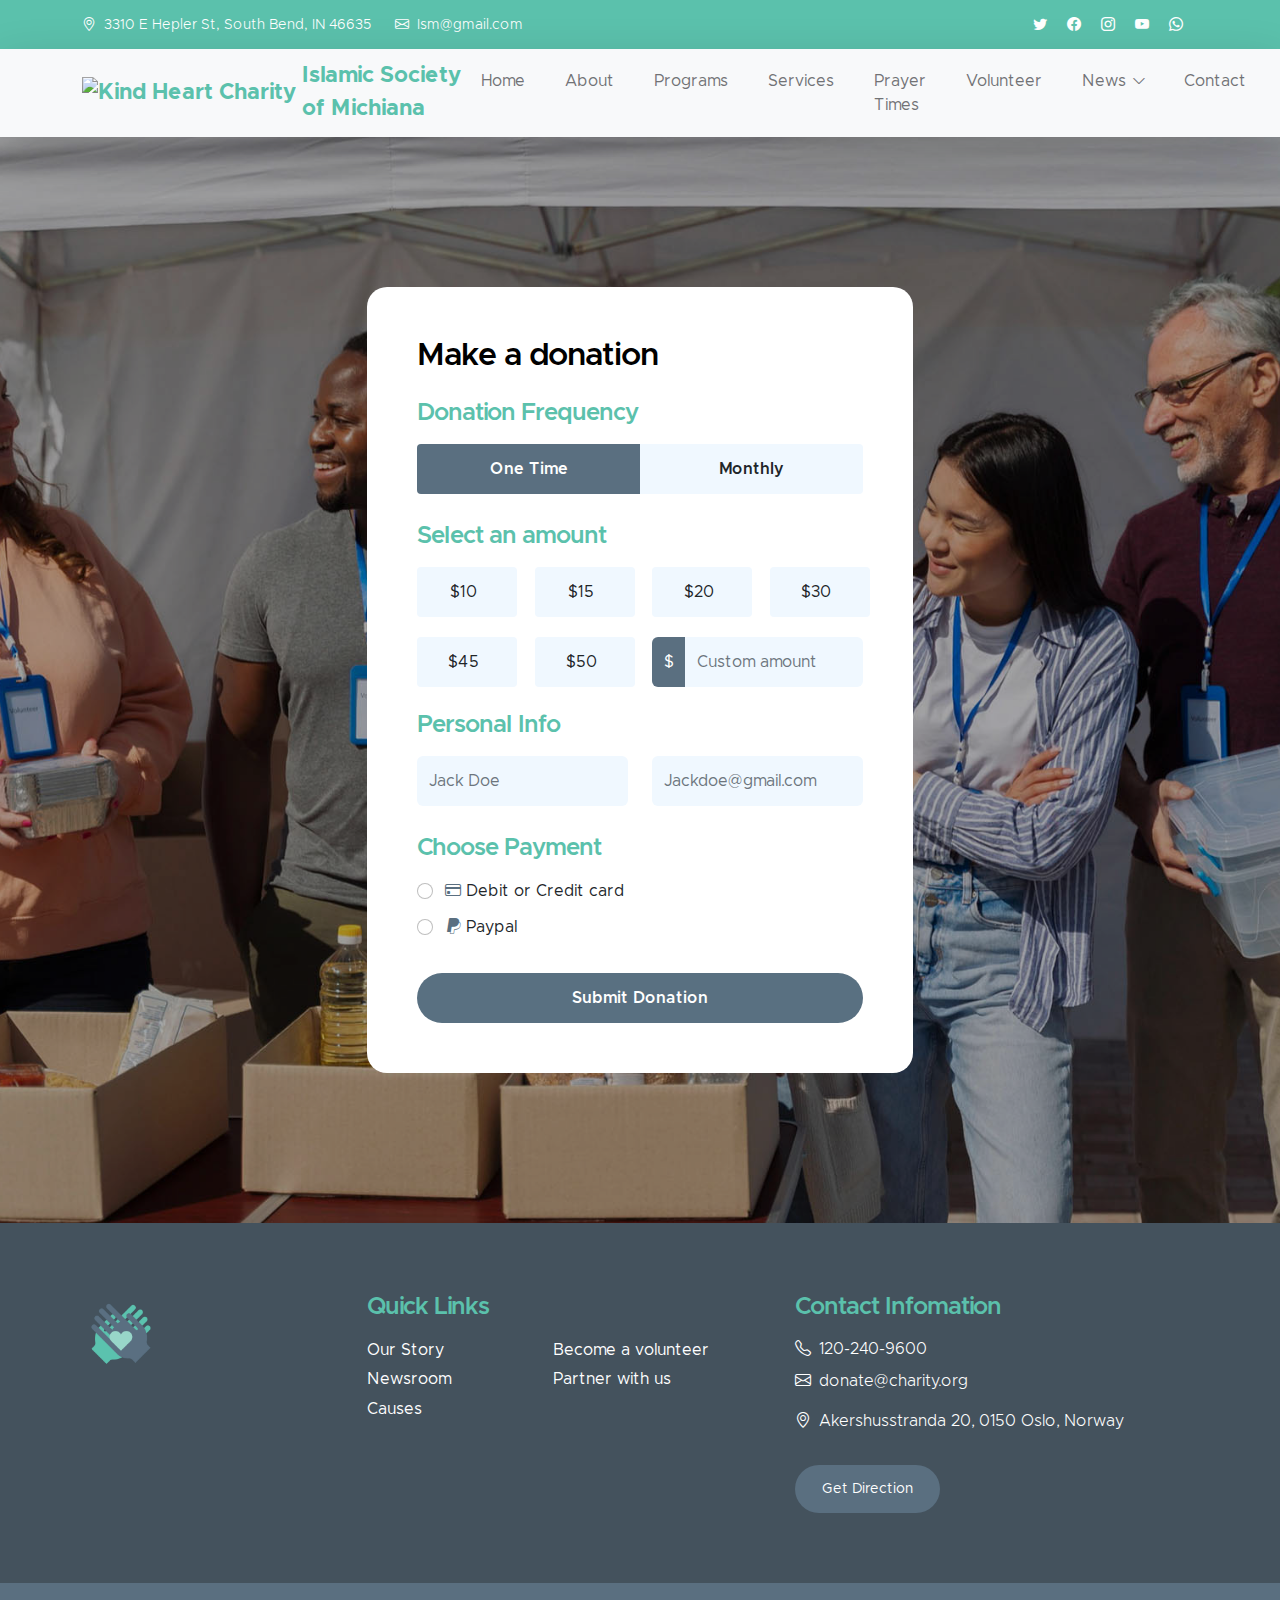
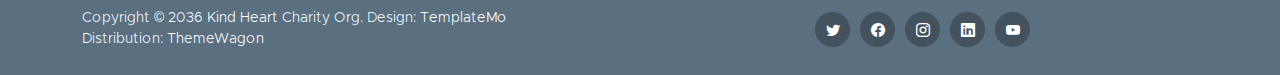
==== commit 56fd0878: "progress on the Home page" ====
--- a/donate.html
+++ b/donate.html
@@ -8,7 +8,7 @@
     <meta name="description" content="">
     <meta name="author" content="">
 
-    <title>Kind Heart Charity - Donation</title>
+    <title>Islamic Society Michiana - Donation</title>
 
     <!-- CSS FILES -->
     <link href="css/bootstrap.min.css" rel="stylesheet">
@@ -25,7 +25,7 @@
 -->
 </head>
 
-<body>
+<body id="section_1">
 
     <header class="site-header">
         <div class="container">
@@ -34,14 +34,14 @@
                 <div class="col-lg-8 col-12 d-flex flex-wrap">
                     <p class="d-flex me-4 mb-0">
                         <i class="bi-geo-alt me-2"></i>
-                        Akershusstranda 20, 0150 Oslo, Norway
+                        3310 E Hepler St, South Bend, IN 46635
                     </p>
 
                     <p class="d-flex mb-0">
                         <i class="bi-envelope me-2"></i>
 
-                        <a href="mailto:info@company.com">
-                            info@company.com
+                        <a href="mailto:ISM@gmail.com">
+                            Ism@gmail.com
                         </a>
                     </p>
                 </div>
@@ -76,11 +76,11 @@
 
     <nav class="navbar navbar-expand-lg bg-light shadow-lg">
         <div class="container">
-            <a class="navbar-brand" href="index.html">
-                <img src="images/logo.png" class="logo img-fluid" alt="">
-                <span>
-                    Kind Heart Charity
-                    <small>Non-profit Organization</small>
+            <a class="navbar-brand mr-4" href="index.html">
+                <img src="images/ISMIcon.png" class="logo img-fluid" alt="Kind Heart Charity">
+                <span >
+                    Islamic Society <br/> of Michiana
+                    <!-- <small>Non-profit Organization</small> -->
                 </span>
             </a>
 
@@ -92,23 +92,31 @@
             <div class="collapse navbar-collapse" id="navbarNav">
                 <ul class="navbar-nav ms-auto">
                     <li class="nav-item">
-                        <a class="nav-link click-scroll" href="index.html#section_1">Home</a>
-                    </li>
-
-                    <li class="nav-item">
-                        <a class="nav-link click-scroll" href="index.html#section_2">About</a>
-                    </li>
-
-                    <li class="nav-item">
-                        <a class="nav-link click-scroll" href="index.html#section_3">Causes</a>
-                    </li>
-
-                    <li class="nav-item">
-                        <a class="nav-link click-scroll" href="index.html#section_4">Volunteer</a>
+                        <a class="nav-link click-scroll" href="#top">Home</a>
+                    </li>
+
+                    <li class="nav-item">
+                        <a class="nav-link click-scroll" href="#section_2">About</a>
+                    </li>
+
+                    <li class="nav-item">
+                        <a class="nav-link click-scroll" href="#section_3">Programs</a>
+                    </li>
+                    
+                    <li class="nav-item">
+                        <a class="nav-link click-scroll" href="#section_3">Services</a>
+                    </li>
+
+                    <li class="nav-item">
+                        <a class="nav-link click-scroll" href="#section_3">Prayer Times</a>
+                    </li>
+
+                    <li class="nav-item">
+                        <a class="nav-link click-scroll" href="#section_4">Volunteer</a>
                     </li>
 
                     <li class="nav-item dropdown">
-                        <a class="nav-link click-scroll dropdown-toggle" href="index.html#section_5"
+                        <a class="nav-link click-scroll dropdown-toggle" href="#section_5"
                             id="navbarLightDropdownMenuLink" role="button" data-bs-toggle="dropdown"
                             aria-expanded="false">News</a>
 
@@ -120,7 +128,7 @@
                     </li>
 
                     <li class="nav-item">
-                        <a class="nav-link click-scroll" href="index.html#section_6">Contact</a>
+                        <a class="nav-link click-scroll" href="#section_6">Contact</a>
                     </li>
 
                     <li class="nav-item ms-3">
--- a/css/templatemo-kind-heart-charity.css
+++ b/css/templatemo-kind-heart-charity.css
@@ -591,7 +591,7 @@
 .carousel-image {
   display: block;
   width: 100%;
-  min-height: 1000px;
+  min-height: 680px;
 }
 
 #hero-slide .carousel-indicators-wrap {
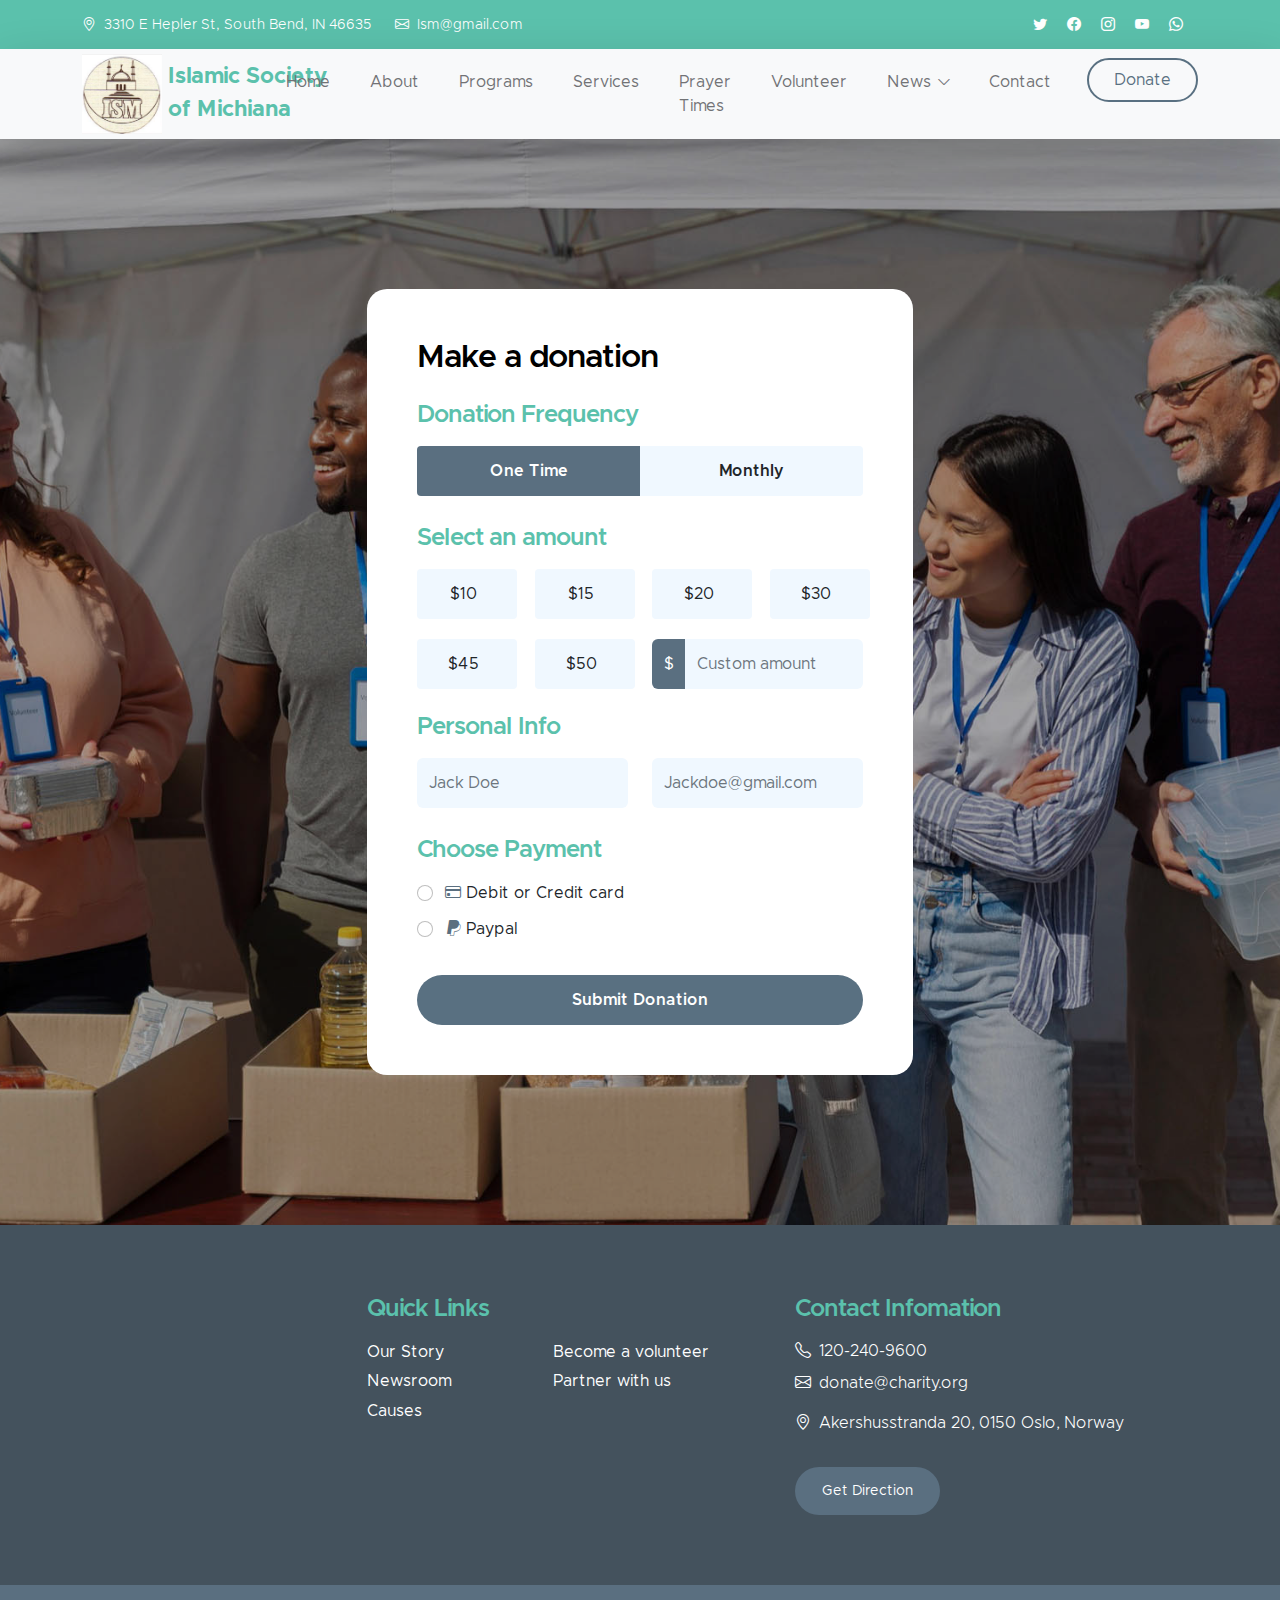
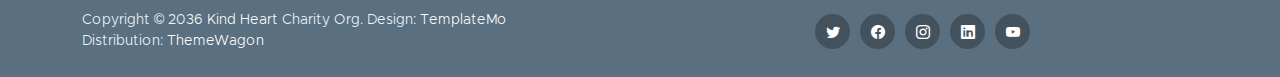
==== commit ffa461ad: "icon not showing up fixed" ====
--- a/donate.html
+++ b/donate.html
@@ -77,7 +77,7 @@
     <nav class="navbar navbar-expand-lg bg-light shadow-lg">
         <div class="container">
             <a class="navbar-brand mr-4" href="index.html">
-                <img src="images/ISMIcon.png" class="logo img-fluid" alt="Kind Heart Charity">
+                <img src="images/icons/ISMicon.png" class="logo img-fluid" alt="Kind Heart Charity">
                 <span >
                     Islamic Society <br/> of Michiana
                     <!-- <small>Non-profit Organization</small> -->
